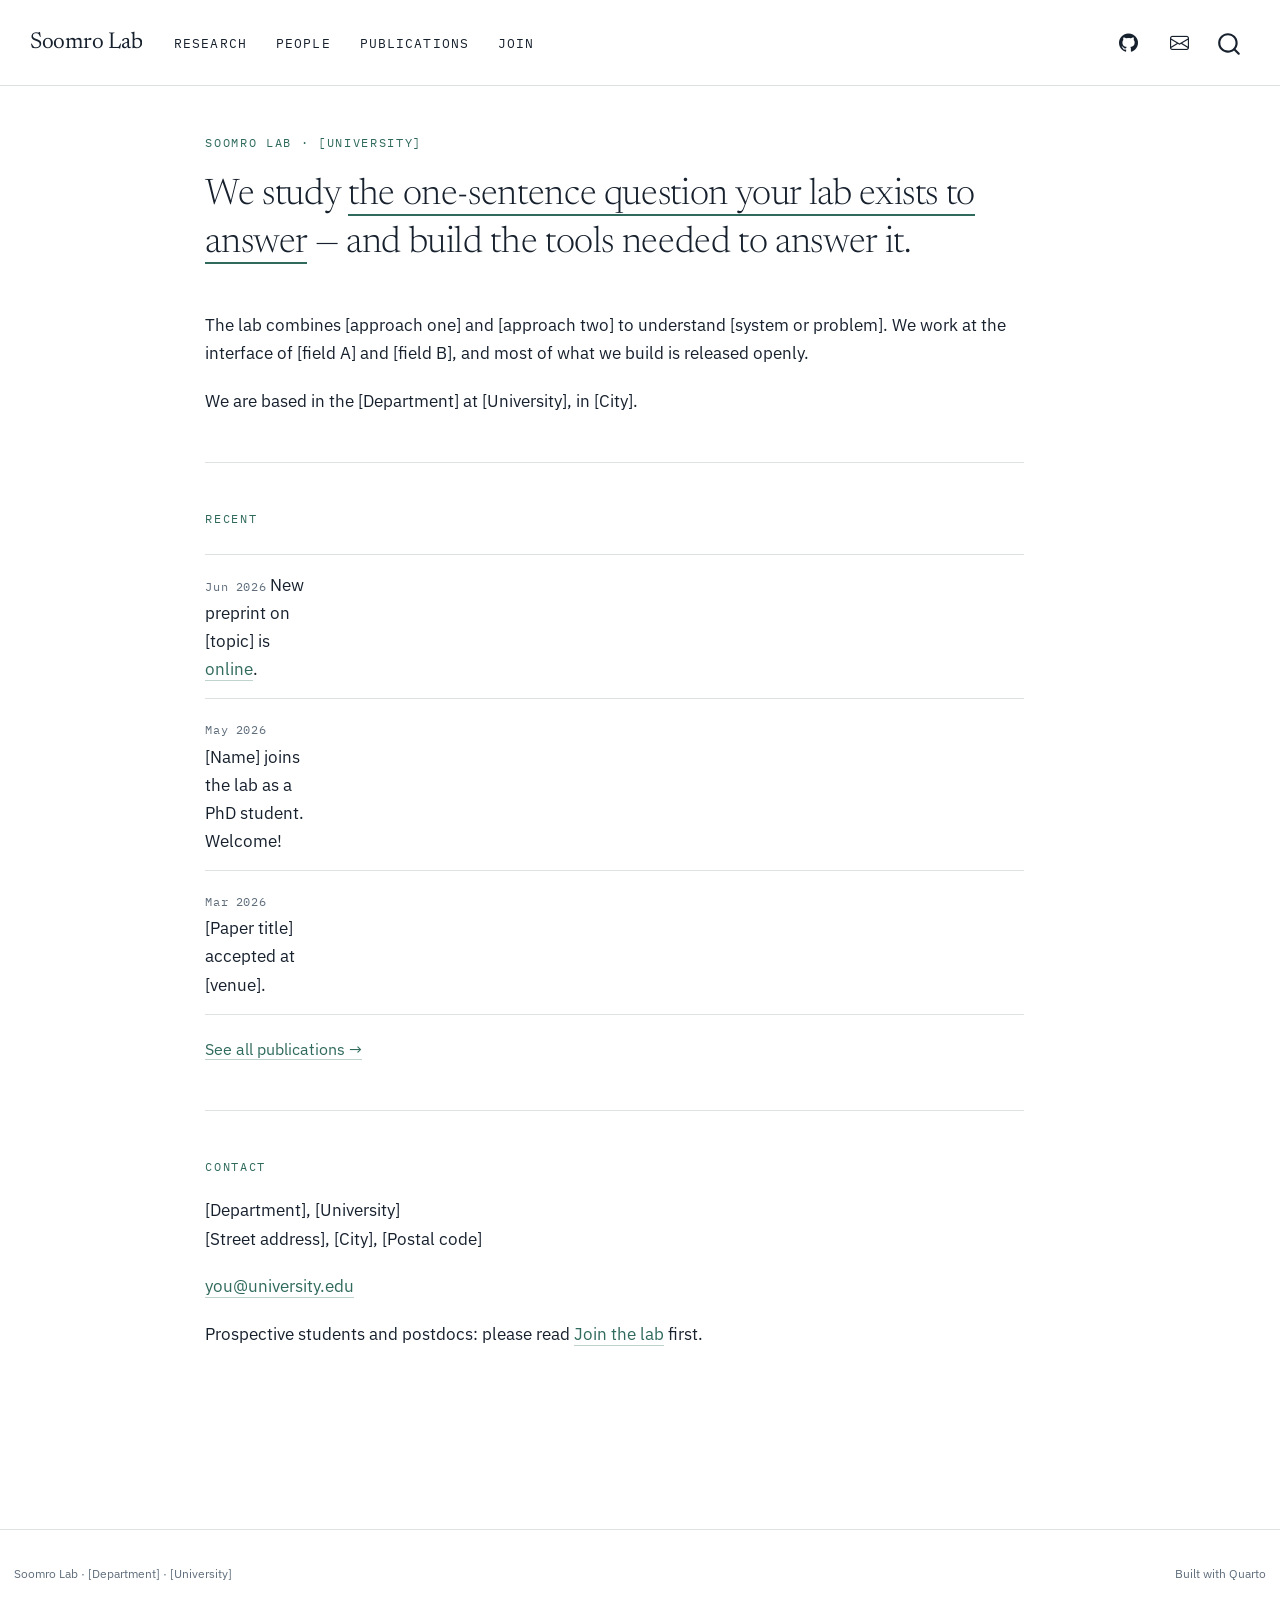
==== docs/index.html @ c4e585c2 "initial site" ====
<!DOCTYPE html>
<html xmlns="http://www.w3.org/1999/xhtml" lang="en" xml:lang="en"><head>

<meta charset="utf-8">
<meta name="generator" content="quarto-1.9.38">

<meta name="viewport" content="width=device-width, initial-scale=1.0, user-scalable=yes">


<title>Soomro Lab</title>
<style>
/* Default styles provided by pandoc.
** See https://pandoc.org/MANUAL.html#variables-for-html for config info.
*/
code{white-space: pre-wrap;}
span.smallcaps{font-variant: small-caps;}
div.columns{display: flex; gap: min(4vw, 1.5em);}
div.column{flex: auto; overflow-x: auto;}
div.hanging-indent{margin-left: 1.5em; text-indent: -1.5em;}
ul.task-list{list-style: none;}
ul.task-list li input[type="checkbox"] {
  width: 0.8em;
  margin: 0 0.8em 0.2em -1em; /* quarto-specific, see https://github.com/quarto-dev/quarto-cli/issues/4556 */ 
  vertical-align: middle;
}
</style>


<script src="site_libs/quarto-nav/quarto-nav.js"></script>
<script src="site_libs/quarto-nav/headroom.min.js"></script>
<script src="site_libs/clipboard/clipboard.min.js"></script>
<script src="site_libs/quarto-search/autocomplete.umd.js"></script>
<script src="site_libs/quarto-search/fuse.min.js"></script>
<script src="site_libs/quarto-search/quarto-search.js"></script>
<meta name="quarto:offset" content="./">
<script src="site_libs/quarto-html/quarto.js" type="module"></script>
<script src="site_libs/quarto-html/tabsets/tabsets.js" type="module"></script>
<script src="site_libs/quarto-html/popper.min.js"></script>
<script src="site_libs/quarto-html/tippy.umd.min.js"></script>
<link href="site_libs/quarto-html/tippy.css" rel="stylesheet">
<link href="site_libs/quarto-html/quarto-syntax-highlighting-18eeef7e313107c10b6b051a6734352e.css" rel="stylesheet" id="quarto-text-highlighting-styles">
<script src="site_libs/bootstrap/bootstrap.min.js"></script>
<link href="site_libs/bootstrap/bootstrap-icons.css" rel="stylesheet">
<link href="site_libs/bootstrap/bootstrap-67d4615ff25e9bdb04c8595d67e51953.min.css" rel="stylesheet" append-hash="true" id="quarto-bootstrap" data-mode="light">
<script id="quarto-search-options" type="application/json">{
  "location": "navbar",
  "copy-button": false,
  "collapse-after": 3,
  "panel-placement": "end",
  "type": "overlay",
  "limit": 50,
  "keyboard-shortcut": [
    "f",
    "/",
    "s"
  ],
  "show-item-context": false,
  "language": {
    "search-no-results-text": "No results",
    "search-matching-documents-text": "matching documents",
    "search-copy-link-title": "Copy link to search",
    "search-hide-matches-text": "Hide additional matches",
    "search-more-match-text": "more match in this document",
    "search-more-matches-text": "more matches in this document",
    "search-clear-button-title": "Clear",
    "search-text-placeholder": "",
    "search-detached-cancel-button-title": "Cancel",
    "search-submit-button-title": "Submit",
    "search-label": "Search"
  }
}</script>
<style>html{ scroll-behavior: smooth; }</style>


<meta property="og:title" content="Soomro Lab">
<meta property="og:description" content="Research group website.">
<meta property="og:site_name" content="Soomro Lab">
</head>

<body class="nav-fixed fullcontent quarto-light">

<div id="quarto-search-results"></div>
  <header id="quarto-header" class="headroom fixed-top">
    <nav class="navbar navbar-expand-lg " data-bs-theme="dark">
      <div class="navbar-container container-fluid">
      <div class="navbar-brand-container mx-auto">
    <a class="navbar-brand" href="./index.html">
    <span class="navbar-title">Soomro Lab</span>
    </a>
  </div>
            <div id="quarto-search" class="" title="Search"></div>
          <button class="navbar-toggler" type="button" data-bs-toggle="collapse" data-bs-target="#navbarCollapse" aria-controls="navbarCollapse" role="menu" aria-expanded="false" aria-label="Toggle navigation" onclick="if (window.quartoToggleHeadroom) { window.quartoToggleHeadroom(); }">
  <span class="navbar-toggler-icon"></span>
</button>
          <div class="collapse navbar-collapse" id="navbarCollapse">
            <ul class="navbar-nav navbar-nav-scroll me-auto">
  <li class="nav-item">
    <a class="nav-link" href="./research.html"> 
<span class="menu-text">Research</span></a>
  </li>  
  <li class="nav-item">
    <a class="nav-link" href="./people.html"> 
<span class="menu-text">People</span></a>
  </li>  
  <li class="nav-item">
    <a class="nav-link" href="./publications.html"> 
<span class="menu-text">Publications</span></a>
  </li>  
  <li class="nav-item">
    <a class="nav-link" href="./join.html"> 
<span class="menu-text">Join</span></a>
  </li>  
</ul>
            <ul class="navbar-nav navbar-nav-scroll ms-auto">
  <li class="nav-item compact">
    <a class="nav-link" href="https://github.com/YOUR-GITHUB-USERNAME"> <i class="bi bi-github" role="img" aria-label="GitHub">
</i> 
<span class="menu-text"></span></a>
  </li>  
  <li class="nav-item compact">
    <a class="nav-link" href="mailto:you@university.edu"> <i class="bi bi-envelope" role="img" aria-label="Email">
</i> 
<span class="menu-text"></span></a>
  </li>  
</ul>
          </div> <!-- /navcollapse -->
            <div class="quarto-navbar-tools">
</div>
      </div> <!-- /container-fluid -->
    </nav>
</header>
<!-- content -->
<div id="quarto-content" class="quarto-container page-columns page-rows-contents page-layout-article page-navbar">
<!-- sidebar -->
<!-- margin-sidebar -->
    
<!-- main -->
<main class="content" id="quarto-document-content"><header id="title-block-header" class="quarto-title-block"></header>




<p><span class="eyebrow">Soomro Lab · [University]</span></p>
<div class="lede">
<p>We study <span style="border-bottom:2px solid #2f6a5c;">the one-sentence question your lab exists to answer</span> — and build the tools needed to answer it.</p>
</div>
<p>The lab combines [approach one] and [approach two] to understand [system or problem]. We work at the interface of [field A] and [field B], and most of what we build is released openly.</p>
<p>We are based in the [Department] at [University], in [City].</p>
<hr>
<p><span class="eyebrow">Recent</span></p>
<div class="news">
<div class="item">
<p><span class="date">Jun 2026</span> New preprint on [topic] is <a href="https://example.com">online</a>.</p>
</div>
<div class="item">
<p><span class="date">May 2026</span> [Name] joins the lab as a PhD student. Welcome!</p>
</div>
<div class="item">
<p><span class="date">Mar 2026</span> [Paper title] accepted at [venue].</p>
</div>
</div>
<p class="subtle" style="margin-top:1.25rem;">
<a href="./publications.html">See all publications →</a>
</p>
<hr>
<p><span class="eyebrow">Contact</span></p>
<p>[Department], [University]<br>
[Street address], [City], [Postal code]</p>
<p><a href="mailto:you@university.edu" class="email">you@university.edu</a></p>
<p>Prospective students and postdocs: please read <a href="./join.html">Join the lab</a> first.</p>



</main> <!-- /main -->
<script id="quarto-html-after-body" type="application/javascript">
  window.document.addEventListener("DOMContentLoaded", function (event) {
    const isCodeAnnotation = (el) => {
      for (const clz of el.classList) {
        if (clz.startsWith('code-annotation-')) {                     
          return true;
        }
      }
      return false;
    }
    const onCopySuccess = function(e) {
      // button target
      const button = e.trigger;
      // don't keep focus
      button.blur();
      // flash "checked"
      button.classList.add('code-copy-button-checked');
      var currentTitle = button.getAttribute("title");
      button.setAttribute("title", "Copied!");
      let tooltip;
      if (window.bootstrap) {
        button.setAttribute("data-bs-toggle", "tooltip");
        button.setAttribute("data-bs-placement", "left");
        button.setAttribute("data-bs-title", "Copied!");
        tooltip = new bootstrap.Tooltip(button, 
          { trigger: "manual", 
            customClass: "code-copy-button-tooltip",
            offset: [0, -8]});
        tooltip.show();    
      }
      setTimeout(function() {
        if (tooltip) {
          tooltip.hide();
          button.removeAttribute("data-bs-title");
          button.removeAttribute("data-bs-toggle");
          button.removeAttribute("data-bs-placement");
        }
        button.setAttribute("title", currentTitle);
        button.classList.remove('code-copy-button-checked');
      }, 1000);
      // clear code selection
      e.clearSelection();
    }
    const getTextToCopy = function(trigger) {
      const outerScaffold = trigger.parentElement.cloneNode(true);
      const codeEl = outerScaffold.querySelector('code');
      for (const childEl of codeEl.children) {
        if (isCodeAnnotation(childEl)) {
          childEl.remove();
        }
      }
      return codeEl.innerText;
    }
    const clipboard = new window.ClipboardJS('.code-copy-button:not([data-in-quarto-modal])', {
      text: getTextToCopy
    });
    clipboard.on('success', onCopySuccess);
    if (window.document.getElementById('quarto-embedded-source-code-modal')) {
      const clipboardModal = new window.ClipboardJS('.code-copy-button[data-in-quarto-modal]', {
        text: getTextToCopy,
        container: window.document.getElementById('quarto-embedded-source-code-modal')
      });
      clipboardModal.on('success', onCopySuccess);
    }
      var localhostRegex = new RegExp(/^(?:http|https):\/\/localhost\:?[0-9]*\//);
      var mailtoRegex = new RegExp(/^mailto:/);
        var filterRegex = new RegExp("https:\/\/soomrolab\.com");
      var isInternal = (href) => {
          return filterRegex.test(href) || localhostRegex.test(href) || mailtoRegex.test(href);
      }
      // Inspect non-navigation links and adorn them if external
     var links = window.document.querySelectorAll('a[href]:not(.nav-link):not(.navbar-brand):not(.toc-action):not(.sidebar-link):not(.sidebar-item-toggle):not(.pagination-link):not(.no-external):not([aria-hidden]):not(.dropdown-item):not(.quarto-navigation-tool):not(.about-link)');
      for (var i=0; i<links.length; i++) {
        const link = links[i];
        if (!isInternal(link.href)) {
          // undo the damage that might have been done by quarto-nav.js in the case of
          // links that we want to consider external
          if (link.dataset.originalHref !== undefined) {
            link.href = link.dataset.originalHref;
          }
            // target, if specified
            link.setAttribute("target", "_blank");
            if (link.getAttribute("rel") === null) {
              link.setAttribute("rel", "noopener");
            }
        }
      }
    function tippyHover(el, contentFn, onTriggerFn, onUntriggerFn) {
      const config = {
        allowHTML: true,
        maxWidth: 500,
        delay: 100,
        arrow: false,
        appendTo: function(el) {
            return el.parentElement;
        },
        interactive: true,
        interactiveBorder: 10,
        theme: 'quarto',
        placement: 'bottom-start',
      };
      if (contentFn) {
        config.content = contentFn;
      }
      if (onTriggerFn) {
        config.onTrigger = onTriggerFn;
      }
      if (onUntriggerFn) {
        config.onUntrigger = onUntriggerFn;
      }
      window.tippy(el, config); 
    }
    const noterefs = window.document.querySelectorAll('a[role="doc-noteref"]');
    for (var i=0; i<noterefs.length; i++) {
      const ref = noterefs[i];
      tippyHover(ref, function() {
        // use id or data attribute instead here
        let href = ref.getAttribute('data-footnote-href') || ref.getAttribute('href');
        try { href = new URL(href).hash; } catch {}
        const id = href.replace(/^#\/?/, "");
        const note = window.document.getElementById(id);
        if (note) {
          return note.innerHTML;
        } else {
          return "";
        }
      });
    }
    const xrefs = window.document.querySelectorAll('a.quarto-xref');
    const processXRef = (id, note) => {
      // Strip column container classes
      const stripColumnClz = (el) => {
        el.classList.remove("page-full", "page-columns");
        if (el.children) {
          for (const child of el.children) {
            stripColumnClz(child);
          }
        }
      }
      stripColumnClz(note)
      if (id === null || id.startsWith('sec-')) {
        // Special case sections, only their first couple elements
        const container = document.createElement("div");
        if (note.children && note.children.length > 2) {
          container.appendChild(note.children[0].cloneNode(true));
          for (let i = 1; i < note.children.length; i++) {
            const child = note.children[i];
            if (child.tagName === "P" && child.innerText === "") {
              continue;
            } else {
              container.appendChild(child.cloneNode(true));
              break;
            }
          }
          if (window.Quarto?.typesetMath) {
            window.Quarto.typesetMath(container);
          }
          return container.innerHTML
        } else {
          if (window.Quarto?.typesetMath) {
            window.Quarto.typesetMath(note);
          }
          return note.innerHTML;
        }
      } else {
        // Remove any anchor links if they are present
        const anchorLink = note.querySelector('a.anchorjs-link');
        if (anchorLink) {
          anchorLink.remove();
        }
        if (window.Quarto?.typesetMath) {
          window.Quarto.typesetMath(note);
        }
        if (note.classList.contains("callout")) {
          return note.outerHTML;
        } else {
          return note.innerHTML;
        }
      }
    }
    for (var i=0; i<xrefs.length; i++) {
      const xref = xrefs[i];
      tippyHover(xref, undefined, function(instance) {
        instance.disable();
        let url = xref.getAttribute('href');
        let hash = undefined; 
        if (url.startsWith('#')) {
          hash = url;
        } else {
          try { hash = new URL(url).hash; } catch {}
        }
        if (hash) {
          const id = hash.replace(/^#\/?/, "");
          const note = window.document.getElementById(id);
          if (note !== null) {
            try {
              const html = processXRef(id, note.cloneNode(true));
              instance.setContent(html);
            } finally {
              instance.enable();
              instance.show();
            }
          } else {
            // See if we can fetch this
            fetch(url.split('#')[0])
            .then(res => res.text())
            .then(html => {
              const parser = new DOMParser();
              const htmlDoc = parser.parseFromString(html, "text/html");
              const note = htmlDoc.getElementById(id);
              if (note !== null) {
                const html = processXRef(id, note);
                instance.setContent(html);
              } 
            }).finally(() => {
              instance.enable();
              instance.show();
            });
          }
        } else {
          // See if we can fetch a full url (with no hash to target)
          // This is a special case and we should probably do some content thinning / targeting
          fetch(url)
          .then(res => res.text())
          .then(html => {
            const parser = new DOMParser();
            const htmlDoc = parser.parseFromString(html, "text/html");
            const note = htmlDoc.querySelector('main.content');
            if (note !== null) {
              // This should only happen for chapter cross references
              // (since there is no id in the URL)
              // remove the first header
              if (note.children.length > 0 && note.children[0].tagName === "HEADER") {
                note.children[0].remove();
              }
              const html = processXRef(null, note);
              instance.setContent(html);
            } 
          }).finally(() => {
            instance.enable();
            instance.show();
          });
        }
      }, function(instance) {
      });
    }
        let selectedAnnoteEl;
        const selectorForAnnotation = ( cell, annotation) => {
          let cellAttr = 'data-code-cell="' + cell + '"';
          let lineAttr = 'data-code-annotation="' +  annotation + '"';
          const selector = 'span[' + cellAttr + '][' + lineAttr + ']';
          return selector;
        }
        const selectCodeLines = (annoteEl) => {
          const doc = window.document;
          const targetCell = annoteEl.getAttribute("data-target-cell");
          const targetAnnotation = annoteEl.getAttribute("data-target-annotation");
          const annoteSpan = window.document.querySelector(selectorForAnnotation(targetCell, targetAnnotation));
          const lines = annoteSpan.getAttribute("data-code-lines").split(",");
          const lineIds = lines.map((line) => {
            return targetCell + "-" + line;
          })
          let top = null;
          let height = null;
          let parent = null;
          if (lineIds.length > 0) {
              //compute the position of the single el (top and bottom and make a div)
              const el = window.document.getElementById(lineIds[0]);
              top = el.offsetTop;
              height = el.offsetHeight;
              parent = el.parentElement.parentElement;
            if (lineIds.length > 1) {
              const lastEl = window.document.getElementById(lineIds[lineIds.length - 1]);
              const bottom = lastEl.offsetTop + lastEl.offsetHeight;
              height = bottom - top;
            }
            if (top !== null && height !== null && parent !== null) {
              // cook up a div (if necessary) and position it 
              let div = window.document.getElementById("code-annotation-line-highlight");
              if (div === null) {
                div = window.document.createElement("div");
                div.setAttribute("id", "code-annotation-line-highlight");
                div.style.position = 'absolute';
                parent.appendChild(div);
              }
              div.style.top = top - 2 + "px";
              div.style.height = height + 4 + "px";
              div.style.left = 0;
              let gutterDiv = window.document.getElementById("code-annotation-line-highlight-gutter");
              if (gutterDiv === null) {
                gutterDiv = window.document.createElement("div");
                gutterDiv.setAttribute("id", "code-annotation-line-highlight-gutter");
                gutterDiv.style.position = 'absolute';
                const codeCell = window.document.getElementById(targetCell);
                const gutter = codeCell.querySelector('.code-annotation-gutter');
                gutter.appendChild(gutterDiv);
              }
              gutterDiv.style.top = top - 2 + "px";
              gutterDiv.style.height = height + 4 + "px";
            }
            selectedAnnoteEl = annoteEl;
          }
        };
        const unselectCodeLines = () => {
          const elementsIds = ["code-annotation-line-highlight", "code-annotation-line-highlight-gutter"];
          elementsIds.forEach((elId) => {
            const div = window.document.getElementById(elId);
            if (div) {
              div.remove();
            }
          });
          selectedAnnoteEl = undefined;
        };
          // Handle positioning of the toggle
      window.addEventListener(
        "resize",
        throttle(() => {
          elRect = undefined;
          if (selectedAnnoteEl) {
            selectCodeLines(selectedAnnoteEl);
          }
        }, 10)
      );
      function throttle(fn, ms) {
      let throttle = false;
      let timer;
        return (...args) => {
          if(!throttle) { // first call gets through
              fn.apply(this, args);
              throttle = true;
          } else { // all the others get throttled
              if(timer) clearTimeout(timer); // cancel #2
              timer = setTimeout(() => {
                fn.apply(this, args);
                timer = throttle = false;
              }, ms);
          }
        };
      }
        // Attach click handler to the DT
        const annoteDls = window.document.querySelectorAll('dt[data-target-cell]');
        for (const annoteDlNode of annoteDls) {
          annoteDlNode.addEventListener('click', (event) => {
            const clickedEl = event.target;
            if (clickedEl !== selectedAnnoteEl) {
              unselectCodeLines();
              const activeEl = window.document.querySelector('dt[data-target-cell].code-annotation-active');
              if (activeEl) {
                activeEl.classList.remove('code-annotation-active');
              }
              selectCodeLines(clickedEl);
              clickedEl.classList.add('code-annotation-active');
            } else {
              // Unselect the line
              unselectCodeLines();
              clickedEl.classList.remove('code-annotation-active');
            }
          });
        }
    const findCites = (el) => {
      const parentEl = el.parentElement;
      if (parentEl) {
        const cites = parentEl.dataset.cites;
        if (cites) {
          return {
            el,
            cites: cites.split(' ')
          };
        } else {
          return findCites(el.parentElement)
        }
      } else {
        return undefined;
      }
    };
    var bibliorefs = window.document.querySelectorAll('a[role="doc-biblioref"]');
    for (var i=0; i<bibliorefs.length; i++) {
      const ref = bibliorefs[i];
      const citeInfo = findCites(ref);
      if (citeInfo) {
        tippyHover(citeInfo.el, function() {
          var popup = window.document.createElement('div');
          citeInfo.cites.forEach(function(cite) {
            var citeDiv = window.document.createElement('div');
            citeDiv.classList.add('hanging-indent');
            citeDiv.classList.add('csl-entry');
            var biblioDiv = window.document.getElementById('ref-' + cite);
            if (biblioDiv) {
              citeDiv.innerHTML = biblioDiv.innerHTML;
            }
            popup.appendChild(citeDiv);
          });
          return popup.innerHTML;
        });
      }
    }
  });
  </script>
</div> <!-- /content -->
<footer class="footer">
  <div class="nav-footer">
    <div class="nav-footer-left">
<p>Soomro Lab · [Department] · [University]</p>
</div>   
    <div class="nav-footer-center">
      &nbsp;
    </div>
    <div class="nav-footer-right">
<p>Built with <a href="https://quarto.org">Quarto</a></p>
</div>
  </div>
</footer>




<script src="site_libs/quarto-html/zenscroll-min.js"></script>
</body></html>
---- docs/site_libs/quarto-html/tippy.css ----
.tippy-box[data-animation=fade][data-state=hidden]{opacity:0}[data-tippy-root]{max-width:calc(100vw - 10px)}.tippy-box{position:relative;background-color:#333;color:#fff;border-radius:4px;font-size:14px;line-height:1.4;white-space:normal;outline:0;transition-property:transform,visibility,opacity}.tippy-box[data-placement^=top]>.tippy-arrow{bottom:0}.tippy-box[data-placement^=top]>.tippy-arrow:before{bottom:-7px;left:0;border-width:8px 8px 0;border-top-color:initial;transform-origin:center top}.tippy-box[data-placement^=bottom]>.tippy-arrow{top:0}.tippy-box[data-placement^=bottom]>.tippy-arrow:before{top:-7px;left:0;border-width:0 8px 8px;border-bottom-color:initial;transform-origin:center bottom}.tippy-box[data-placement^=left]>.tippy-arrow{right:0}.tippy-box[data-placement^=left]>.tippy-arrow:before{border-width:8px 0 8px 8px;border-left-color:initial;right:-7px;transform-origin:center left}.tippy-box[data-placement^=right]>.tippy-arrow{left:0}.tippy-box[data-placement^=right]>.tippy-arrow:before{left:-7px;border-width:8px 8px 8px 0;border-right-color:initial;transform-origin:center right}.tippy-box[data-inertia][data-state=visible]{transition-timing-function:cubic-bezier(.54,1.5,.38,1.11)}.tippy-arrow{width:16px;height:16px;color:#333}.tippy-arrow:before{content:"";position:absolute;border-color:transparent;border-style:solid}.tippy-content{position:relative;padding:5px 9px;z-index:1}
---- docs/site_libs/quarto-html/quarto-syntax-highlighting-18eeef7e313107c10b6b051a6734352e.css ----
/* quarto syntax highlight colors */
:root {
  --quarto-hl-ot-color: #003B4F;
  --quarto-hl-at-color: #657422;
  --quarto-hl-ss-color: #20794D;
  --quarto-hl-an-color: #5E5E5E;
  --quarto-hl-fu-color: #4758AB;
  --quarto-hl-st-color: #20794D;
  --quarto-hl-cf-color: #003B4F;
  --quarto-hl-op-color: #5E5E5E;
  --quarto-hl-er-color: #AD0000;
  --quarto-hl-bn-color: #AD0000;
  --quarto-hl-al-color: #AD0000;
  --quarto-hl-va-color: #111111;
  --quarto-hl-bu-color: inherit;
  --quarto-hl-ex-color: inherit;
  --quarto-hl-pp-color: #AD0000;
  --quarto-hl-in-color: #5E5E5E;
  --quarto-hl-vs-color: #20794D;
  --quarto-hl-wa-color: #5E5E5E;
  --quarto-hl-do-color: #5E5E5E;
  --quarto-hl-im-color: #00769E;
  --quarto-hl-ch-color: #20794D;
  --quarto-hl-dt-color: #AD0000;
  --quarto-hl-fl-color: #AD0000;
  --quarto-hl-co-color: #5E5E5E;
  --quarto-hl-cv-color: #5E5E5E;
  --quarto-hl-cn-color: #8f5902;
  --quarto-hl-sc-color: #5E5E5E;
  --quarto-hl-dv-color: #AD0000;
  --quarto-hl-kw-color: #003B4F;
}

/* other quarto variables */
:root {
  --quarto-font-monospace: "IBM Plex Mono", ui-monospace, SFMono-Regular, Menlo, monospace;
}

/* syntax highlight based on Pandoc's rules */
pre > code.sourceCode > span {
  color: #003B4F;
}

code.sourceCode > span {
  color: #003B4F;
}

div.sourceCode,
div.sourceCode pre.sourceCode {
  color: #003B4F;
}

/* Normal */
code span {
  color: #003B4F;
}

/* Alert */
code span.al {
  color: #AD0000;
  font-style: inherit;
}

/* Annotation */
code span.an {
  color: #5E5E5E;
  font-style: inherit;
}

/* Attribute */
code span.at {
  color: #657422;
  font-style: inherit;
}

/* BaseN */
code span.bn {
  color: #AD0000;
  font-style: inherit;
}

/* BuiltIn */
code span.bu {
  font-style: inherit;
}

/* ControlFlow */
code span.cf {
  color: #003B4F;
  font-weight: bold;
  font-style: inherit;
}

/* Char */
code span.ch {
  color: #20794D;
  font-style: inherit;
}

/* Constant */
code span.cn {
  color: #8f5902;
  font-style: inherit;
}

/* Comment */
code span.co {
  color: #5E5E5E;
  font-style: inherit;
}

/* CommentVar */
code span.cv {
  color: #5E5E5E;
  font-style: italic;
}

/* Documentation */
code span.do {
  color: #5E5E5E;
  font-style: italic;
}

/* DataType */
code span.dt {
  color: #AD0000;
  font-style: inherit;
}

/* DecVal */
code span.dv {
  color: #AD0000;
  font-style: inherit;
}

/* Error */
code span.er {
  color: #AD0000;
  font-style: inherit;
}

/* Extension */
code span.ex {
  font-style: inherit;
}

/* Float */
code span.fl {
  color: #AD0000;
  font-style: inherit;
}

/* Function */
code span.fu {
  color: #4758AB;
  font-style: inherit;
}

/* Import */
code span.im {
  color: #00769E;
  font-style: inherit;
}

/* Information */
code span.in {
  color: #5E5E5E;
  font-style: inherit;
}

/* Keyword */
code span.kw {
  color: #003B4F;
  font-weight: bold;
  font-style: inherit;
}

/* Operator */
code span.op {
  color: #5E5E5E;
  font-style: inherit;
}

/* Other */
code span.ot {
  color: #003B4F;
  font-style: inherit;
}

/* Preprocessor */
code span.pp {
  color: #AD0000;
  font-style: inherit;
}

/* SpecialChar */
code span.sc {
  color: #5E5E5E;
  font-style: inherit;
}

/* SpecialString */
code span.ss {
  color: #20794D;
  font-style: inherit;
}

/* String */
code span.st {
  color: #20794D;
  font-style: inherit;
}

/* Variable */
code span.va {
  color: #111111;
  font-style: inherit;
}

/* VerbatimString */
code span.vs {
  color: #20794D;
  font-style: inherit;
}

/* Warning */
code span.wa {
  color: #5E5E5E;
  font-style: italic;
}

.prevent-inlining {
  content: "</";
}

/*# sourceMappingURL=7b19342536f2b50c23b909a5cf3ff6f9.css.map */
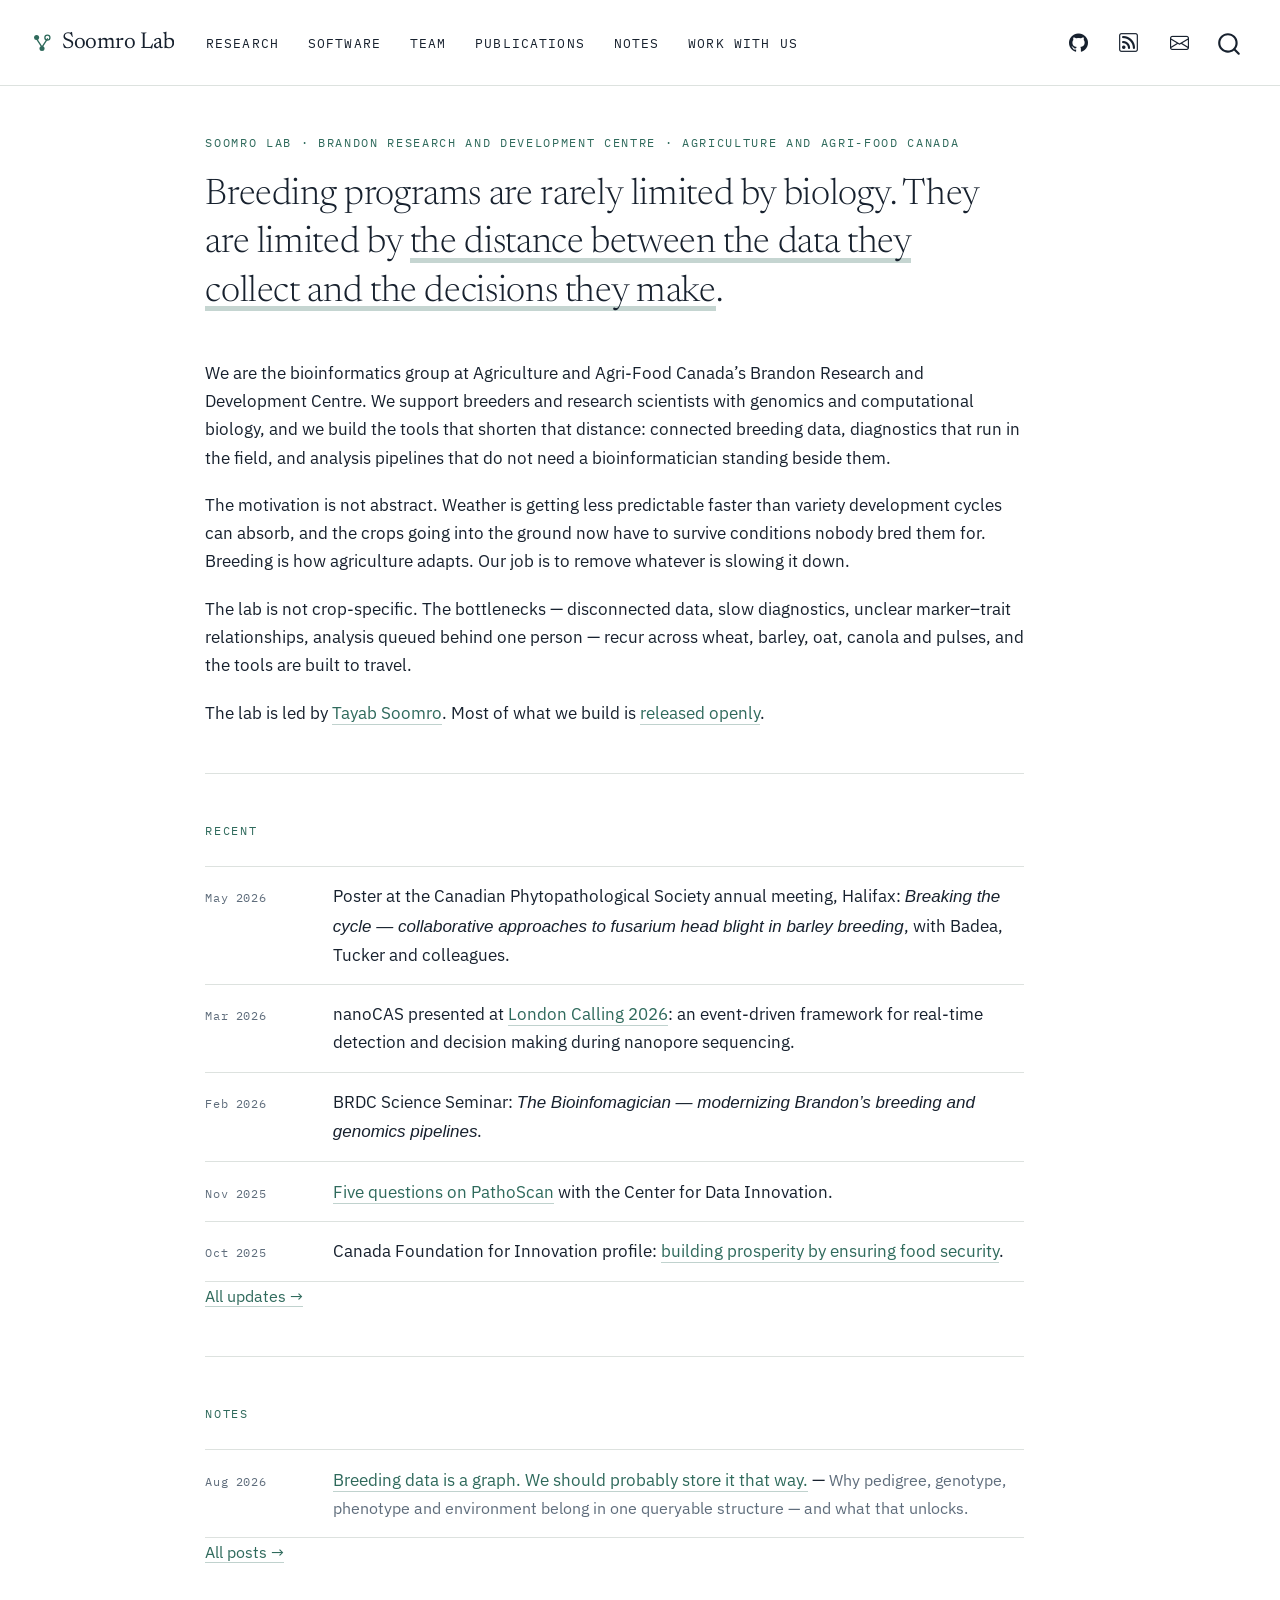
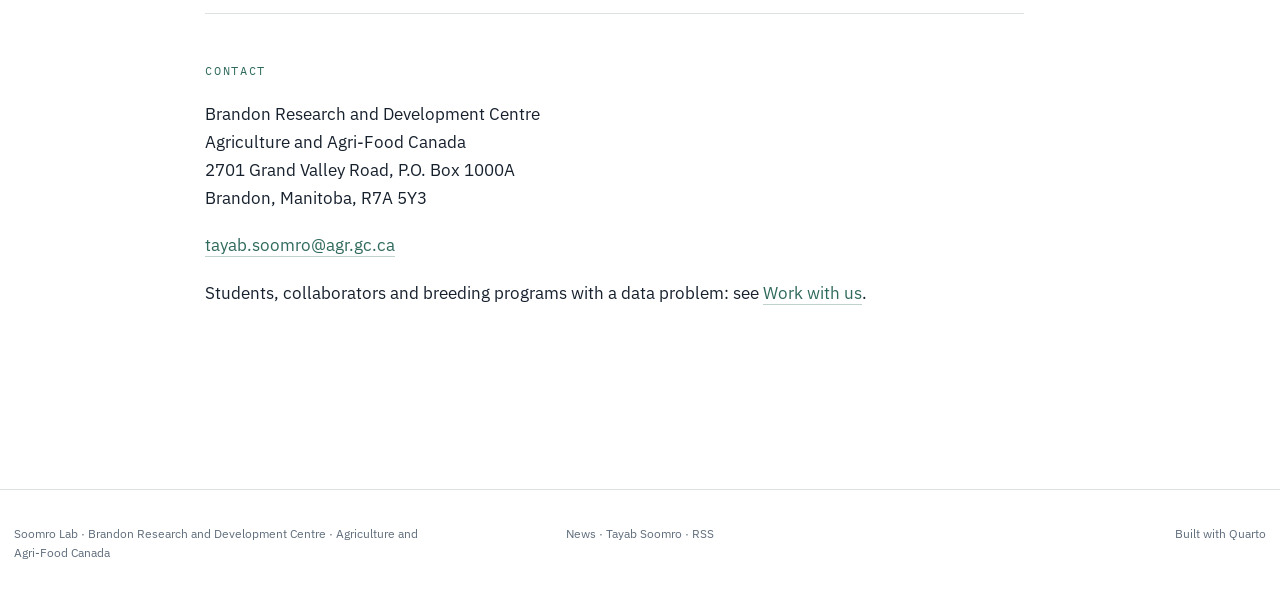
==== commit ef5111e1: "updates" ====
--- a/docs/index.html
+++ b/docs/index.html
@@ -33,6 +33,7 @@
 <script src="site_libs/quarto-search/fuse.min.js"></script>
 <script src="site_libs/quarto-search/quarto-search.js"></script>
 <meta name="quarto:offset" content="./">
+<link href="./images/favicon.png" rel="icon" type="image/png">
 <script src="site_libs/quarto-html/quarto.js" type="module"></script>
 <script src="site_libs/quarto-html/tabsets/tabsets.js" type="module"></script>
 <script src="site_libs/quarto-html/popper.min.js"></script>
@@ -41,7 +42,7 @@
 <link href="site_libs/quarto-html/quarto-syntax-highlighting-18eeef7e313107c10b6b051a6734352e.css" rel="stylesheet" id="quarto-text-highlighting-styles">
 <script src="site_libs/bootstrap/bootstrap.min.js"></script>
 <link href="site_libs/bootstrap/bootstrap-icons.css" rel="stylesheet">
-<link href="site_libs/bootstrap/bootstrap-67d4615ff25e9bdb04c8595d67e51953.min.css" rel="stylesheet" append-hash="true" id="quarto-bootstrap" data-mode="light">
+<link href="site_libs/bootstrap/bootstrap-54711d67d5996e08263c3e0d81db8ddc.min.css" rel="stylesheet" append-hash="true" id="quarto-bootstrap" data-mode="light">
 <script id="quarto-search-options" type="application/json">{
   "location": "navbar",
   "copy-button": false,
@@ -73,8 +74,18 @@
 
 
 <meta property="og:title" content="Soomro Lab">
-<meta property="og:description" content="Research group website.">
+<meta property="og:description" content="Bioinformatics for plant breeding at Agriculture and Agri-Food Canada’s Brandon Research and Development Centre.">
+<meta property="og:image" content="https://soomrolab.com/images/og-image.png">
 <meta property="og:site_name" content="Soomro Lab">
+<meta property="og:locale" content="en_CA">
+<meta property="og:image:height" content="630">
+<meta property="og:image:width" content="1200">
+<meta name="twitter:title" content="Soomro Lab">
+<meta name="twitter:description" content="Bioinformatics for plant breeding at Agriculture and Agri-Food Canada’s Brandon Research and Development Centre.">
+<meta name="twitter:image" content="https://soomrolab.com/images/og-image.png">
+<meta name="twitter:card" content="summary_large_image">
+<meta name="twitter:image-height" content="630">
+<meta name="twitter:image-width" content="1200">
 </head>
 
 <body class="nav-fixed fullcontent quarto-light">
@@ -84,6 +95,10 @@
     <nav class="navbar navbar-expand-lg " data-bs-theme="dark">
       <div class="navbar-container container-fluid">
       <div class="navbar-brand-container mx-auto">
+    <a href="./index.html" class="navbar-brand navbar-brand-logo">
+    <img src="./images/logo.svg" alt="Soomro Lab" class="navbar-logo light-content">
+    <img src="./images/logo.svg" alt="Soomro Lab" class="navbar-logo dark-content">
+    </a>
     <a class="navbar-brand" href="./index.html">
     <span class="navbar-title">Soomro Lab</span>
     </a>
@@ -99,26 +114,39 @@
 <span class="menu-text">Research</span></a>
   </li>  
   <li class="nav-item">
+    <a class="nav-link" href="./software.html"> 
+<span class="menu-text">Software</span></a>
+  </li>  
+  <li class="nav-item">
     <a class="nav-link" href="./people.html"> 
-<span class="menu-text">People</span></a>
+<span class="menu-text">Team</span></a>
   </li>  
   <li class="nav-item">
     <a class="nav-link" href="./publications.html"> 
 <span class="menu-text">Publications</span></a>
   </li>  
   <li class="nav-item">
+    <a class="nav-link" href="./blog/index.html"> 
+<span class="menu-text">Notes</span></a>
+  </li>  
+  <li class="nav-item">
     <a class="nav-link" href="./join.html"> 
-<span class="menu-text">Join</span></a>
+<span class="menu-text">Work with us</span></a>
   </li>  
 </ul>
             <ul class="navbar-nav navbar-nav-scroll ms-auto">
   <li class="nav-item compact">
-    <a class="nav-link" href="https://github.com/YOUR-GITHUB-USERNAME"> <i class="bi bi-github" role="img" aria-label="GitHub">
+    <a class="nav-link" href="https://github.com/tayabsoomro"> <i class="bi bi-github" role="img" aria-label="GitHub">
 </i> 
 <span class="menu-text"></span></a>
   </li>  
   <li class="nav-item compact">
-    <a class="nav-link" href="mailto:you@university.edu"> <i class="bi bi-envelope" role="img" aria-label="Email">
+    <a class="nav-link" href="./blog/index.xml"> <i class="bi bi-rss" role="img" aria-label="RSS">
+</i> 
+<span class="menu-text"></span></a>
+  </li>  
+  <li class="nav-item compact">
+    <a class="nav-link" href="mailto:tayab.soomro@agr.gc.ca"> <i class="bi bi-envelope" role="img" aria-label="Email">
 </i> 
 <span class="menu-text"></span></a>
   </li>  
@@ -140,34 +168,57 @@
 
 
 
-<p><span class="eyebrow">Soomro Lab · [University]</span></p>
+<!-- Machinery. Edit _content/home.yml instead of this file. -->
+<p><span class="eyebrow">Soomro Lab · Brandon Research and Development Centre · Agriculture and Agri-Food Canada</span></p>
 <div class="lede">
-<p>We study <span style="border-bottom:2px solid #2f6a5c;">the one-sentence question your lab exists to answer</span> — and build the tools needed to answer it.</p>
-</div>
-<p>The lab combines [approach one] and [approach two] to understand [system or problem]. We work at the interface of [field A] and [field B], and most of what we build is released openly.</p>
-<p>We are based in the [Department] at [University], in [City].</p>
+<p>Breeding programs are rarely limited by biology. They are limited by <span class="accent">the distance between the data they collect and the decisions they make</span>.</p>
+</div>
+<p>We are the bioinformatics group at Agriculture and Agri-Food Canada’s Brandon Research and Development Centre. We support breeders and research scientists with genomics and computational biology, and we build the tools that shorten that distance: connected breeding data, diagnostics that run in the field, and analysis pipelines that do not need a bioinformatician standing beside them.</p>
+<p>The motivation is not abstract. Weather is getting less predictable faster than variety development cycles can absorb, and the crops going into the ground now have to survive conditions nobody bred them for. Breeding is how agriculture adapts. Our job is to remove whatever is slowing it down.</p>
+<p>The lab is not crop-specific. The bottlenecks — disconnected data, slow diagnostics, unclear marker–trait relationships, analysis queued behind one person — recur across wheat, barley, oat, canola and pulses, and the tools are built to travel.</p>
+<p>The lab is led by <a href="./about.html">Tayab Soomro</a>. Most of what we build is <a href="./software.html">released openly</a>.</p>
 <hr>
 <p><span class="eyebrow">Recent</span></p>
 <div class="news">
 <div class="item">
-<p><span class="date">Jun 2026</span> New preprint on [topic] is <a href="https://example.com">online</a>.</p>
+<p><span class="date">May 2026</span></p>
+<p>Poster at the Canadian Phytopathological Society annual meeting, Halifax: <em>Breaking the cycle — collaborative approaches to fusarium head blight in barley breeding</em>, with Badea, Tucker and colleagues.</p>
 </div>
 <div class="item">
-<p><span class="date">May 2026</span> [Name] joins the lab as a PhD student. Welcome!</p>
+<p><span class="date">Mar 2026</span></p>
+<p>nanoCAS presented at <a href="https://nanoporetech.com/about/events/conferences/london-calling-2026">London Calling 2026</a>: an event-driven framework for real-time detection and decision making during nanopore sequencing.</p>
 </div>
 <div class="item">
-<p><span class="date">Mar 2026</span> [Paper title] accepted at [venue].</p>
-</div>
-</div>
-<p class="subtle" style="margin-top:1.25rem;">
-<a href="./publications.html">See all publications →</a>
-</p>
+<p><span class="date">Feb 2026</span></p>
+<p>BRDC Science Seminar: <em>The Bioinfomagician — modernizing Brandon’s breeding and genomics pipelines</em>.</p>
+</div>
+<div class="item">
+<p><span class="date">Nov 2025</span></p>
+<p><a href="https://datainnovation.org/2025/11/5-qs-with-tayab-soomro-co-founder-of-pathoscan/">Five questions on PathoScan</a> with the Center for Data Innovation.</p>
+</div>
+<div class="item">
+<p><span class="date">Oct 2025</span></p>
+<p>Canada Foundation for Innovation profile: <a href="https://www.innovation.ca/projects-results/current-topics-research-funding/agriculture-agrifood-innovation">building prosperity by ensuring food security</a>.</p>
+</div>
+</div>
+<p><span class="subtle"><a href="./news.html">All updates →</a></span></p>
+<hr>
+<p><span class="eyebrow">Notes</span></p>
+<div class="news">
+<div class="item">
+<p><span class="date">Aug 2026</span></p>
+<p><a href="./blog/posts/2026-08-05-knowledge-graphs-for-breeding.html">Breeding data is a graph. We should probably store it that way.</a> — <span class="subtle">Why pedigree, genotype, phenotype and environment belong in one queryable structure — and what that unlocks.</span></p>
+</div>
+</div>
+<p><span class="subtle"><a href="./blog/index.html">All posts →</a></span></p>
 <hr>
 <p><span class="eyebrow">Contact</span></p>
-<p>[Department], [University]<br>
-[Street address], [City], [Postal code]</p>
-<p><a href="mailto:you@university.edu" class="email">you@university.edu</a></p>
-<p>Prospective students and postdocs: please read <a href="./join.html">Join the lab</a> first.</p>
+<p>Brandon Research and Development Centre<br>
+Agriculture and Agri-Food Canada<br>
+2701 Grand Valley Road, P.O. Box 1000A<br>
+Brandon, Manitoba, R7A 5Y3</p>
+<p><a href="mailto:tayab.soomro@agr.gc.ca" class="email">tayab.soomro@agr.gc.ca</a></p>
+<p>Students, collaborators and breeding programs with a data problem: see <a href="./join.html">Work with us</a>.</p>
 
 
 
@@ -574,11 +625,11 @@
 <footer class="footer">
   <div class="nav-footer">
     <div class="nav-footer-left">
-<p>Soomro Lab · [Department] · [University]</p>
+<p>Soomro Lab · <a href="https://agriculture.canada.ca/en/science/agriculture-and-agri-food-research-centres/brandon-research-and-development-centre">Brandon Research and Development Centre</a> · Agriculture and Agri-Food Canada</p>
 </div>   
     <div class="nav-footer-center">
-      &nbsp;
-    </div>
+<p><a href="./news.html">News</a> · <a href="./about.html">Tayab Soomro</a> · <a href="blog/index.xml">RSS</a></p>
+</div>
     <div class="nav-footer-right">
 <p>Built with <a href="https://quarto.org">Quarto</a></p>
 </div>
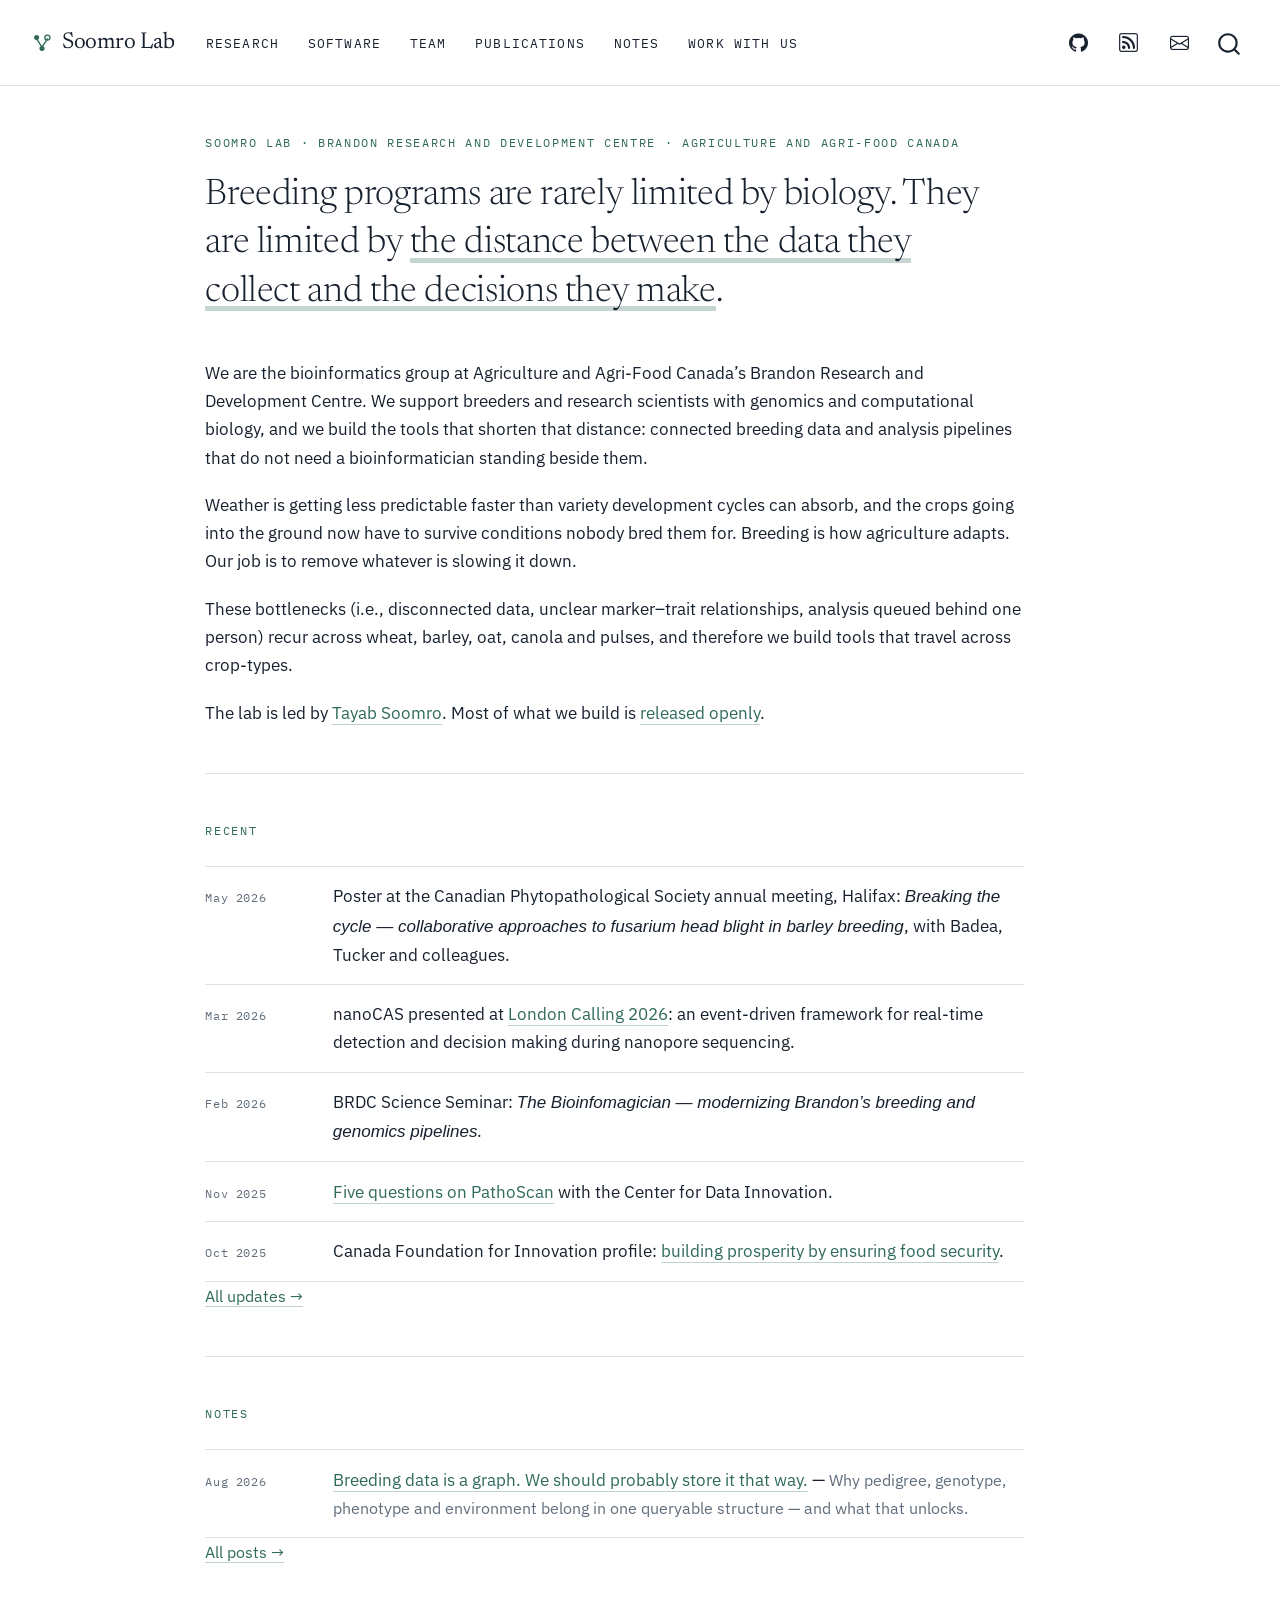
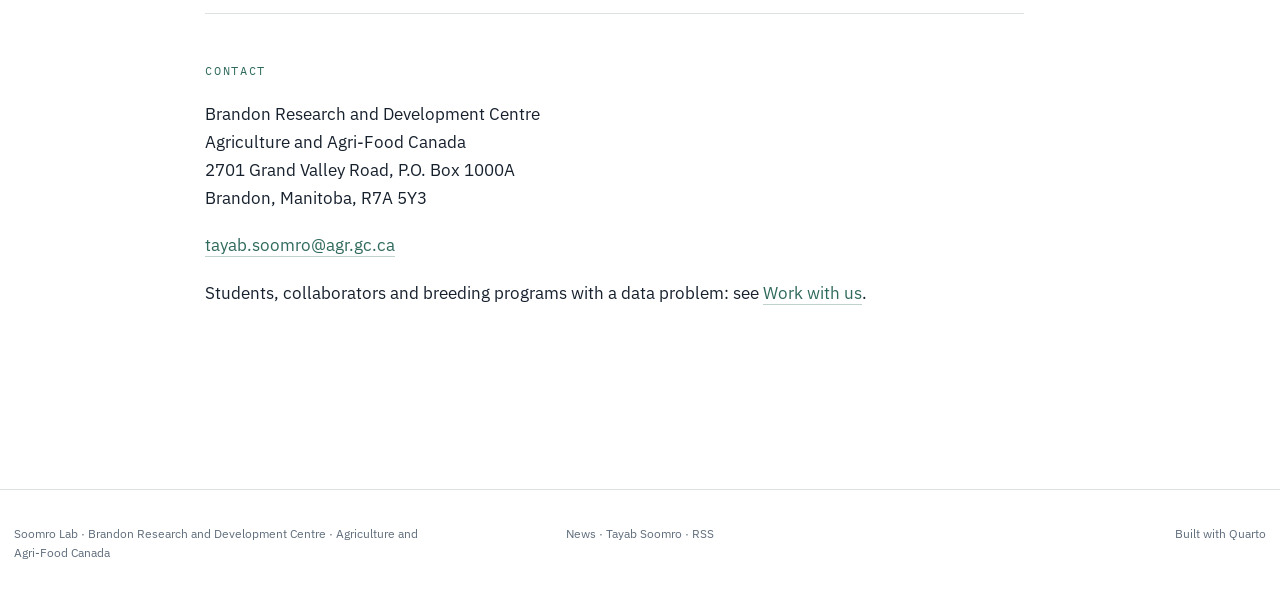
==== commit b24098c9: "update the homepage description" ====
--- a/docs/index.html
+++ b/docs/index.html
@@ -71,6 +71,15 @@
   }
 }</script>
 <style>html{ scroll-behavior: smooth; }</style>
+<!-- Google tag (gtag.js) -->
+<script async="" src="https://www.googletagmanager.com/gtag/js?id=G-F11EKVTXD4"></script>
+<script>
+  window.dataLayer = window.dataLayer || [];
+  function gtag(){dataLayer.push(arguments);}
+  gtag('js', new Date());
+
+  gtag('config', 'G-F11EKVTXD4');
+</script>
 
 
 <meta property="og:title" content="Soomro Lab">
@@ -173,9 +182,9 @@
 <div class="lede">
 <p>Breeding programs are rarely limited by biology. They are limited by <span class="accent">the distance between the data they collect and the decisions they make</span>.</p>
 </div>
-<p>We are the bioinformatics group at Agriculture and Agri-Food Canada’s Brandon Research and Development Centre. We support breeders and research scientists with genomics and computational biology, and we build the tools that shorten that distance: connected breeding data, diagnostics that run in the field, and analysis pipelines that do not need a bioinformatician standing beside them.</p>
-<p>The motivation is not abstract. Weather is getting less predictable faster than variety development cycles can absorb, and the crops going into the ground now have to survive conditions nobody bred them for. Breeding is how agriculture adapts. Our job is to remove whatever is slowing it down.</p>
-<p>The lab is not crop-specific. The bottlenecks — disconnected data, slow diagnostics, unclear marker–trait relationships, analysis queued behind one person — recur across wheat, barley, oat, canola and pulses, and the tools are built to travel.</p>
+<p>We are the bioinformatics group at Agriculture and Agri-Food Canada’s Brandon Research and Development Centre. We support breeders and research scientists with genomics and computational biology, and we build the tools that shorten that distance: connected breeding data and analysis pipelines that do not need a bioinformatician standing beside them.</p>
+<p>Weather is getting less predictable faster than variety development cycles can absorb, and the crops going into the ground now have to survive conditions nobody bred them for. Breeding is how agriculture adapts. Our job is to remove whatever is slowing it down.</p>
+<p>These bottlenecks (i.e., disconnected data, unclear marker–trait relationships, analysis queued behind one person) recur across wheat, barley, oat, canola and pulses, and therefore we build tools that travel across crop-types.</p>
 <p>The lab is led by <a href="./about.html">Tayab Soomro</a>. Most of what we build is <a href="./software.html">released openly</a>.</p>
 <hr>
 <p><span class="eyebrow">Recent</span></p>
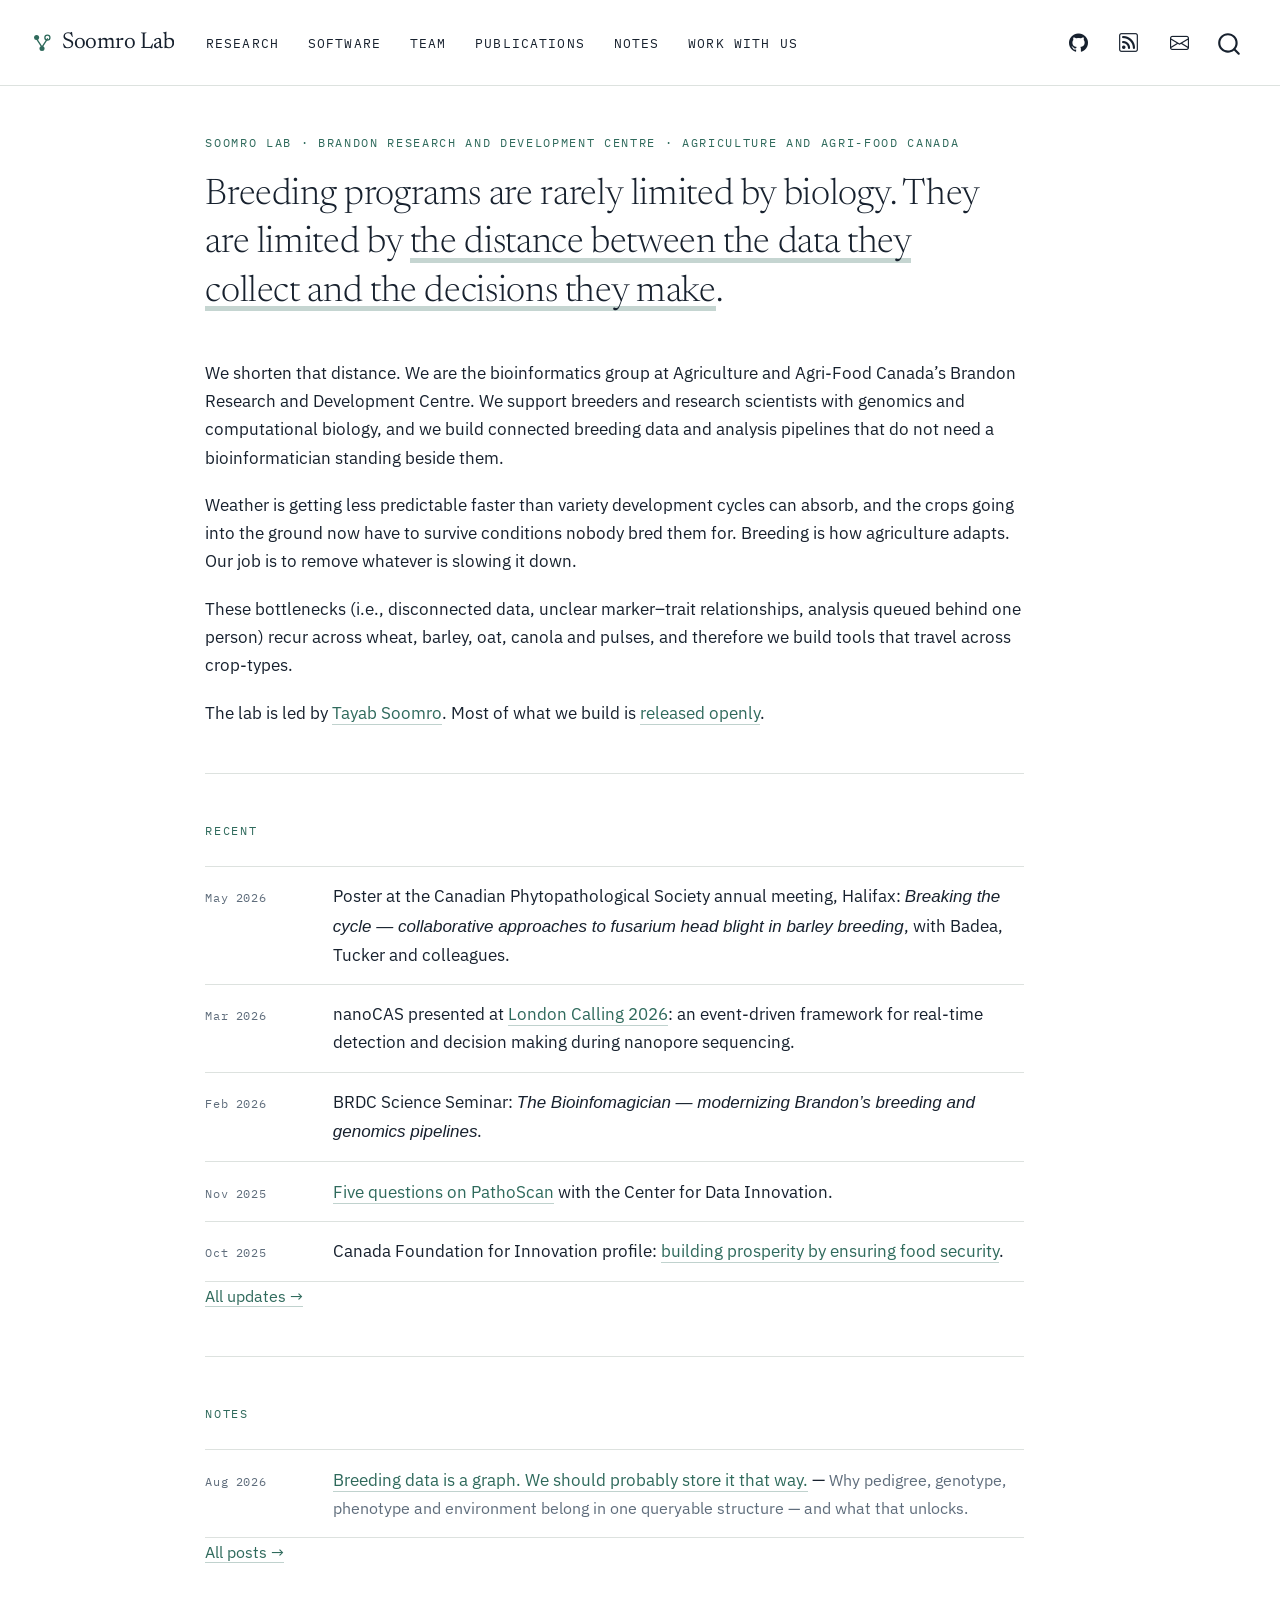
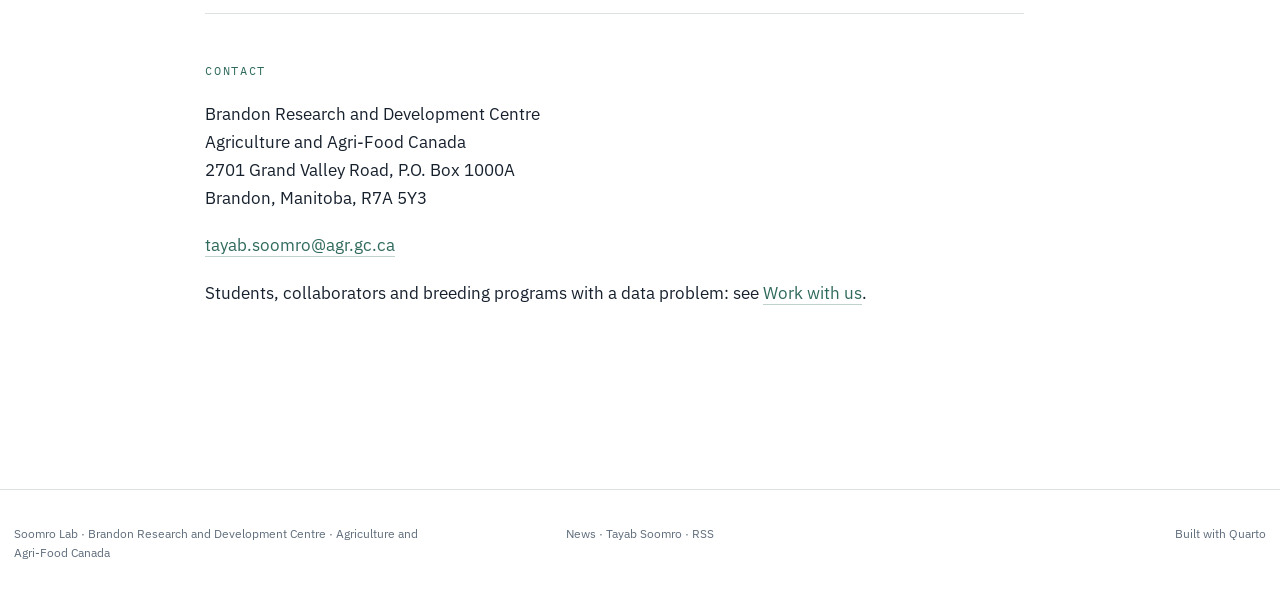
==== commit f716bad9: "update main page description" ====
--- a/docs/index.html
+++ b/docs/index.html
@@ -182,7 +182,7 @@
 <div class="lede">
 <p>Breeding programs are rarely limited by biology. They are limited by <span class="accent">the distance between the data they collect and the decisions they make</span>.</p>
 </div>
-<p>We are the bioinformatics group at Agriculture and Agri-Food Canada’s Brandon Research and Development Centre. We support breeders and research scientists with genomics and computational biology, and we build the tools that shorten that distance: connected breeding data and analysis pipelines that do not need a bioinformatician standing beside them.</p>
+<p>We shorten that distance. We are the bioinformatics group at Agriculture and Agri-Food Canada’s Brandon Research and Development Centre. We support breeders and research scientists with genomics and computational biology, and we build connected breeding data and analysis pipelines that do not need a bioinformatician standing beside them.</p>
 <p>Weather is getting less predictable faster than variety development cycles can absorb, and the crops going into the ground now have to survive conditions nobody bred them for. Breeding is how agriculture adapts. Our job is to remove whatever is slowing it down.</p>
 <p>These bottlenecks (i.e., disconnected data, unclear marker–trait relationships, analysis queued behind one person) recur across wheat, barley, oat, canola and pulses, and therefore we build tools that travel across crop-types.</p>
 <p>The lab is led by <a href="./about.html">Tayab Soomro</a>. Most of what we build is <a href="./software.html">released openly</a>.</p>
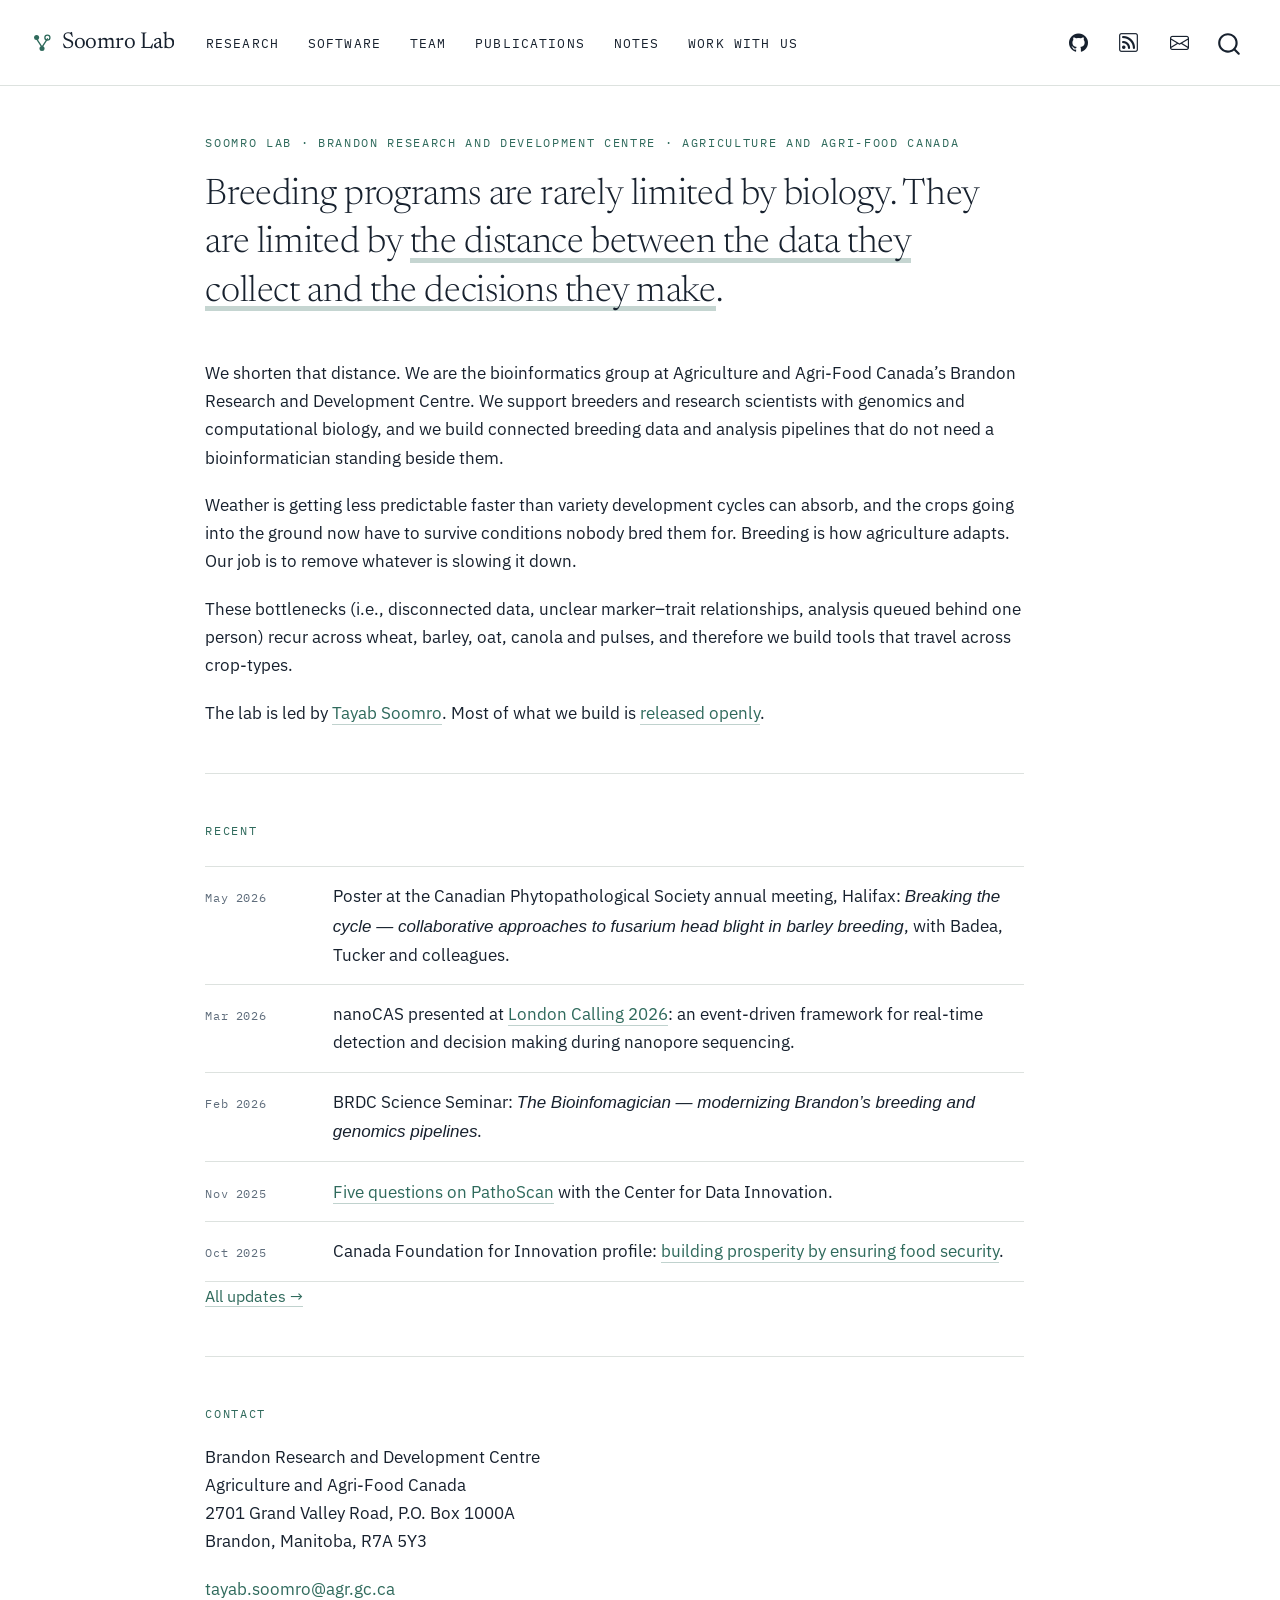
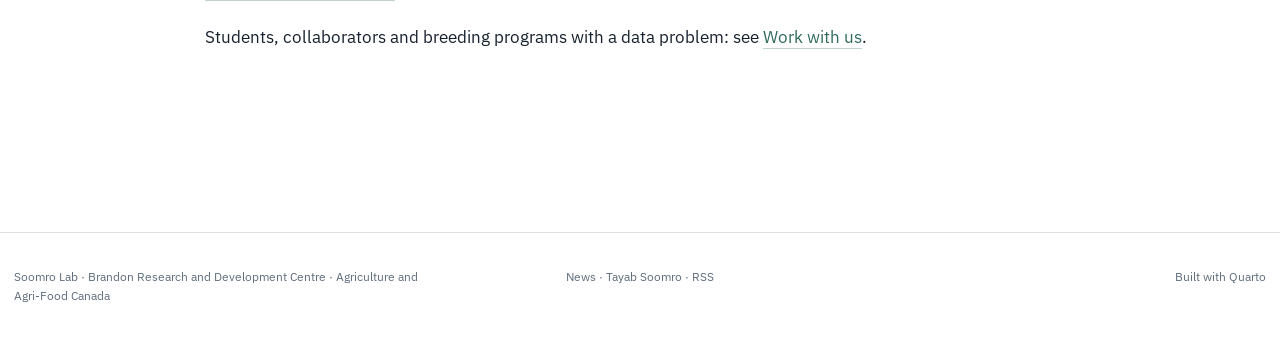
==== commit eb13fa14: "Unpublish knowledge-graphs post as a draft; keep drafts off the public site - Remove the "Draft" not" ====
--- a/docs/index.html
+++ b/docs/index.html
@@ -207,19 +207,10 @@
 </div>
 <div class="item">
 <p><span class="date">Oct 2025</span></p>
-<p>Canada Foundation for Innovation profile: <a href="https://www.innovation.ca/projects-results/current-topics-research-funding/agriculture-agrifood-innovation">building prosperity by ensuring food security</a>.</p>
+<p>Canada Foundation for Innovation profile: <a href="https://www.innovation.ca/projects-results/research-stories/tayab-soomro-ensuring-food-security">building prosperity by ensuring food security</a>.</p>
 </div>
 </div>
 <p><span class="subtle"><a href="./news.html">All updates →</a></span></p>
-<hr>
-<p><span class="eyebrow">Notes</span></p>
-<div class="news">
-<div class="item">
-<p><span class="date">Aug 2026</span></p>
-<p><a href="./blog/posts/2026-08-05-knowledge-graphs-for-breeding.html">Breeding data is a graph. We should probably store it that way.</a> — <span class="subtle">Why pedigree, genotype, phenotype and environment belong in one queryable structure — and what that unlocks.</span></p>
-</div>
-</div>
-<p><span class="subtle"><a href="./blog/index.html">All posts →</a></span></p>
 <hr>
 <p><span class="eyebrow">Contact</span></p>
 <p>Brandon Research and Development Centre<br>
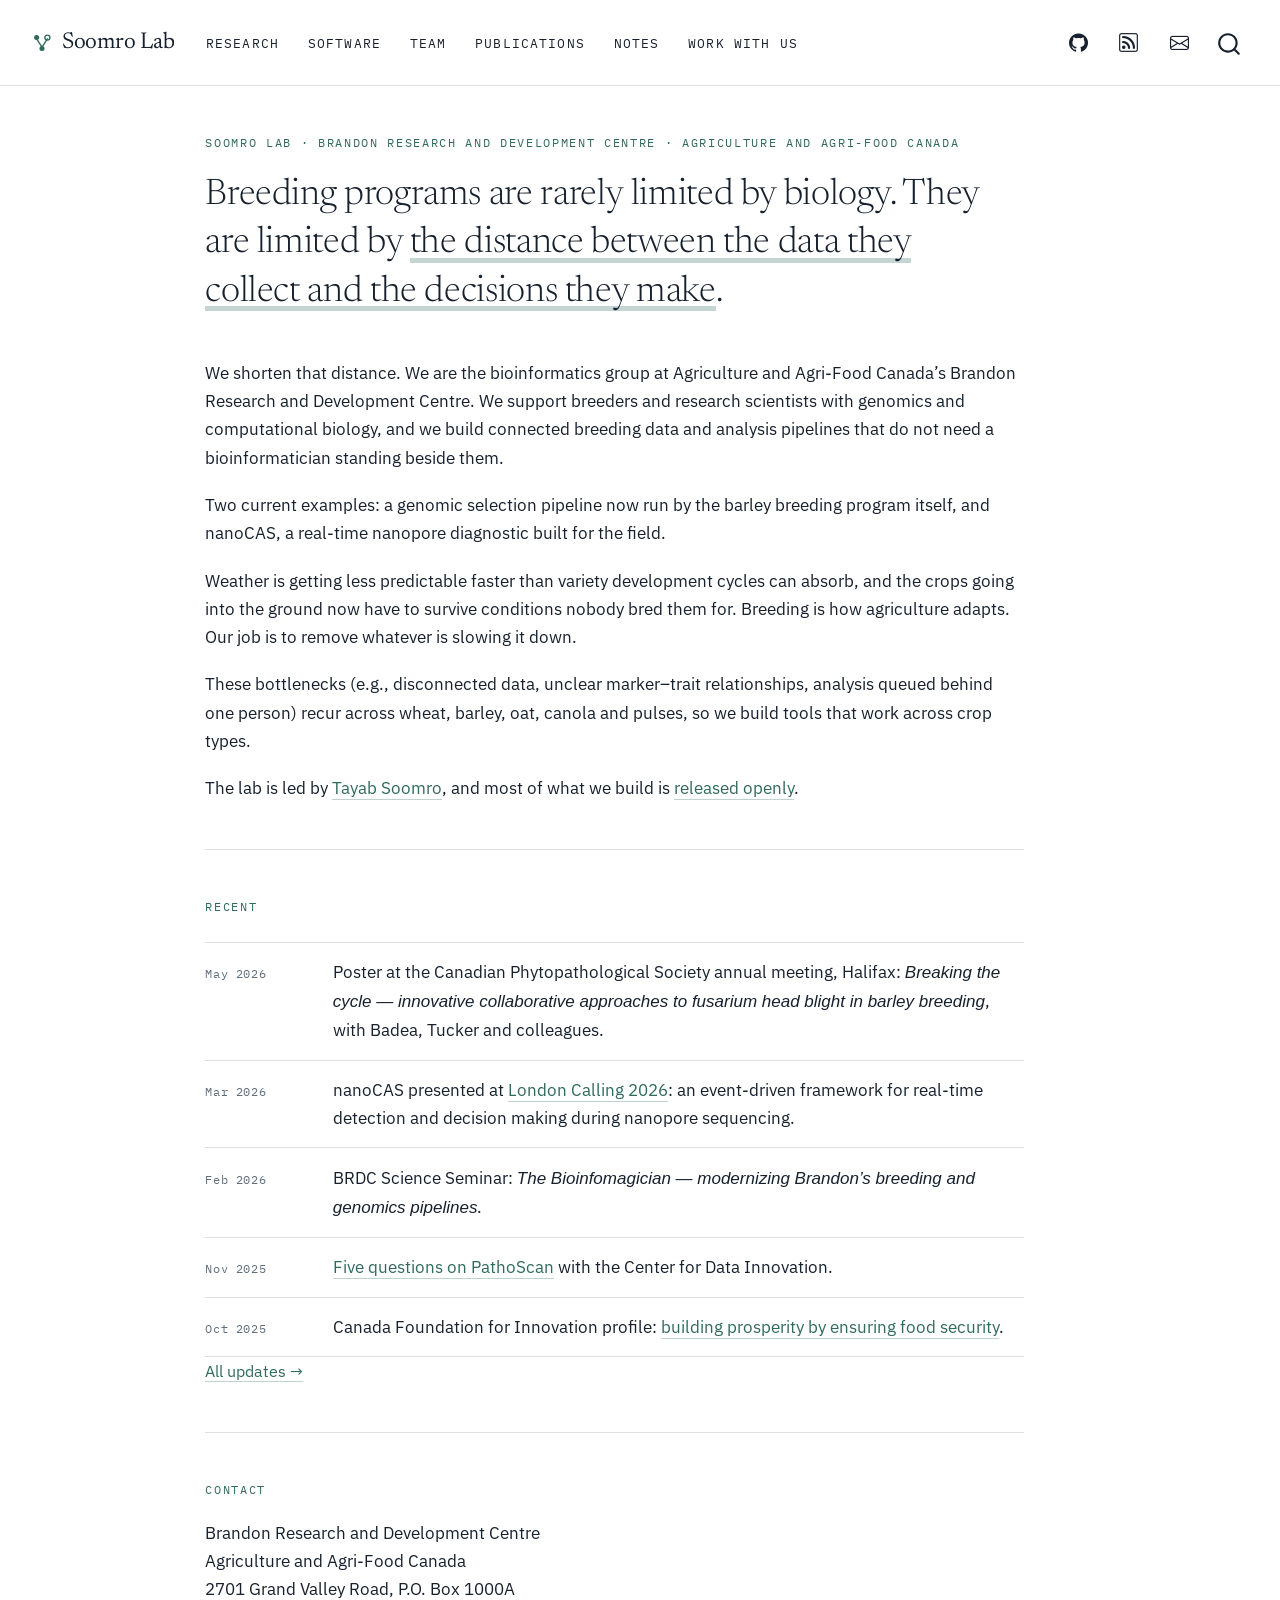
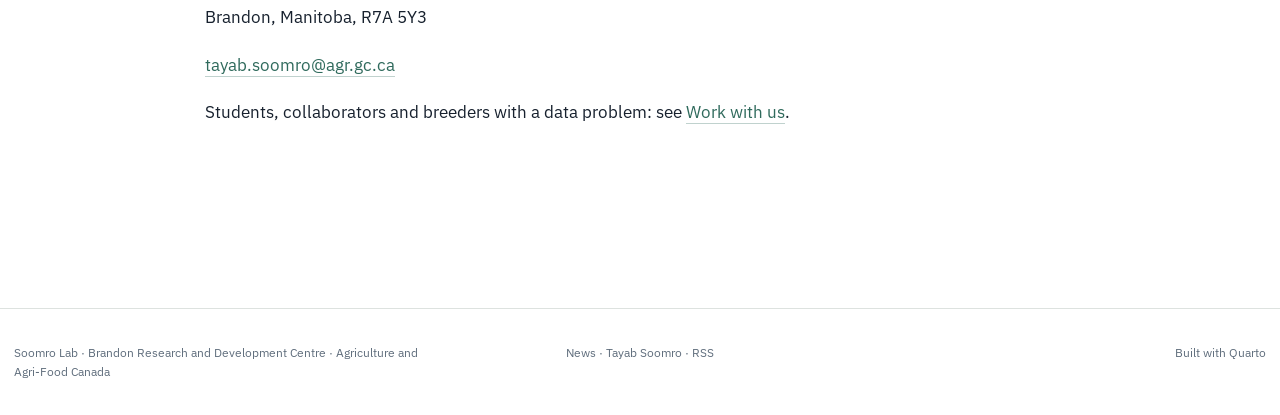
==== commit b45724a7: "Polish site copy and fix page consistency" ====
--- a/docs/index.html
+++ b/docs/index.html
@@ -183,15 +183,16 @@
 <p>Breeding programs are rarely limited by biology. They are limited by <span class="accent">the distance between the data they collect and the decisions they make</span>.</p>
 </div>
 <p>We shorten that distance. We are the bioinformatics group at Agriculture and Agri-Food Canada’s Brandon Research and Development Centre. We support breeders and research scientists with genomics and computational biology, and we build connected breeding data and analysis pipelines that do not need a bioinformatician standing beside them.</p>
+<p>Two current examples: a genomic selection pipeline now run by the barley breeding program itself, and nanoCAS, a real-time nanopore diagnostic built for the field.</p>
 <p>Weather is getting less predictable faster than variety development cycles can absorb, and the crops going into the ground now have to survive conditions nobody bred them for. Breeding is how agriculture adapts. Our job is to remove whatever is slowing it down.</p>
-<p>These bottlenecks (i.e., disconnected data, unclear marker–trait relationships, analysis queued behind one person) recur across wheat, barley, oat, canola and pulses, and therefore we build tools that travel across crop-types.</p>
-<p>The lab is led by <a href="./about.html">Tayab Soomro</a>. Most of what we build is <a href="./software.html">released openly</a>.</p>
+<p>These bottlenecks (e.g., disconnected data, unclear marker–trait relationships, analysis queued behind one person) recur across wheat, barley, oat, canola and pulses, so we build tools that work across crop types.</p>
+<p>The lab is led by <a href="./about.html">Tayab Soomro</a>, and most of what we build is <a href="./software.html">released openly</a>.</p>
 <hr>
 <p><span class="eyebrow">Recent</span></p>
 <div class="news">
 <div class="item">
 <p><span class="date">May 2026</span></p>
-<p>Poster at the Canadian Phytopathological Society annual meeting, Halifax: <em>Breaking the cycle — collaborative approaches to fusarium head blight in barley breeding</em>, with Badea, Tucker and colleagues.</p>
+<p>Poster at the Canadian Phytopathological Society annual meeting, Halifax: <em>Breaking the cycle — innovative collaborative approaches to fusarium head blight in barley breeding</em>, with Badea, Tucker and colleagues.</p>
 </div>
 <div class="item">
 <p><span class="date">Mar 2026</span></p>
@@ -218,7 +219,7 @@
 2701 Grand Valley Road, P.O. Box 1000A<br>
 Brandon, Manitoba, R7A 5Y3</p>
 <p><a href="mailto:tayab.soomro@agr.gc.ca" class="email">tayab.soomro@agr.gc.ca</a></p>
-<p>Students, collaborators and breeding programs with a data problem: see <a href="./join.html">Work with us</a>.</p>
+<p>Students, collaborators and breeders with a data problem: see <a href="./join.html">Work with us</a>.</p>
 
 
 
@@ -628,7 +629,7 @@
 <p>Soomro Lab · <a href="https://agriculture.canada.ca/en/science/agriculture-and-agri-food-research-centres/brandon-research-and-development-centre">Brandon Research and Development Centre</a> · Agriculture and Agri-Food Canada</p>
 </div>   
     <div class="nav-footer-center">
-<p><a href="./news.html">News</a> · <a href="./about.html">Tayab Soomro</a> · <a href="blog/index.xml">RSS</a></p>
+<p><a href="./news.html">News</a> · <a href="./about.html">Tayab Soomro</a> · <a href="./blog/index.xml">RSS</a></p>
 </div>
     <div class="nav-footer-right">
 <p>Built with <a href="https://quarto.org">Quarto</a></p>
